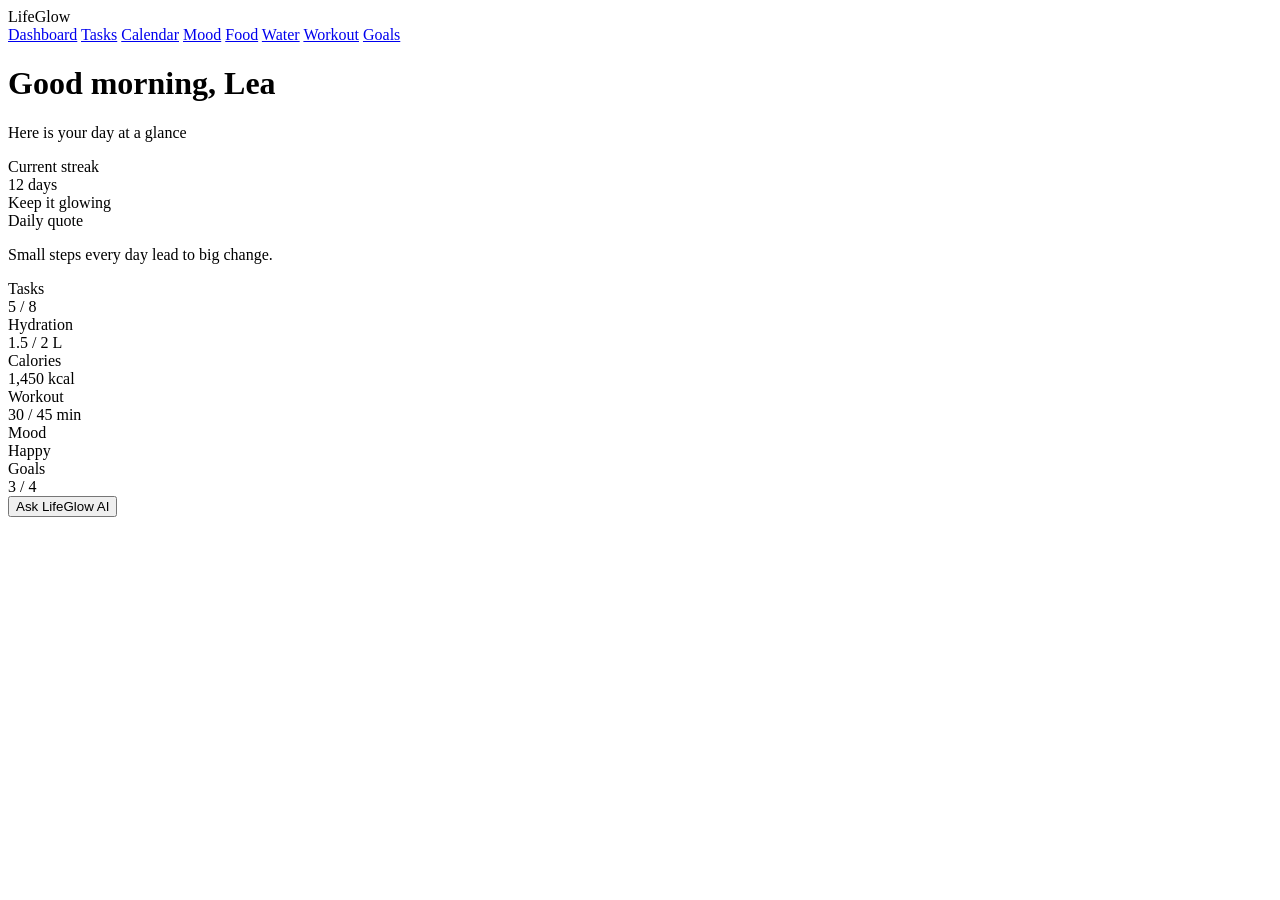
==== index.html @ 06525795 "html for dashboard" ====
<!DOCTYPE html>
<html lang="en">
<head>
  <meta charset="UTF-8">
  <meta name="viewport" content="width=device-width, initial-scale=1">
  <title>LifeGlow – Dashboard</title>
  <link rel="stylesheet" href="style.css">
</head>
<body>
  <div class="stage" id="stage">
    <div class="app" id="app">

      <aside class="sidebar">
        <div class="logo"><i class="ico"></i><span>LifeGlow</span></div>
        <nav>
          <a href="#" class="nav-link active"><i class="ico"></i><span>Dashboard</span></a>
          <a href="#" class="nav-link"><i class="ico"></i><span>Tasks</span></a>
          <a href="#" class="nav-link"><i class="ico"></i><span>Calendar</span></a>
          <a href="#" class="nav-link"><i class="ico"></i><span>Mood</span></a>
          <a href="#" class="nav-link"><i class="ico"></i><span>Food</span></a>
          <a href="#" class="nav-link"><i class="ico"></i><span>Water</span></a>
          <a href="#" class="nav-link"><i class="ico"></i><span>Workout</span></a>
          <a href="#" class="nav-link"><i class="ico"></i><span>Goals</span></a>
        </nav>
      </aside>

      <main class="main">
        <header>
          <h1 id="greeting">Good morning, Lea</h1>
          <p>Here is your day at a glance</p>
        </header>

        <section class="top-row">
          <div class="card streak">
            <div class="label"><i class="ico"></i><span>Current streak</span></div>
            <div class="big" id="streak">12 days</div>
            <div class="sub">Keep it glowing</div>
          </div>
          <div class="card quote">
            <div class="label"><i class="ico c-yellow"></i><span>Daily quote</span></div>
            <p id="quote">Small steps every day lead to big change.</p>
          </div>
        </section>

        <section class="stats">
          <div class="card stat" data-key="tasks">
            <div class="label"><i class="ico c-purple"></i><span>Tasks</span></div>
            <div class="value" id="tasks-value">5 / 8</div>
            <div class="bar"><div class="fill purple" id="tasks-bar"></div></div>
          </div>
          <div class="card stat" data-key="water">
            <div class="label"><i class="ico c-cyan"></i><span>Hydration</span></div>
            <div class="value" id="water-value">1.5 / 2 L</div>
            <div class="bar"><div class="fill blue" id="water-bar"></div></div>
          </div>
          <div class="card stat" data-key="calories">
            <div class="label"><i class="ico c-orange"></i><span>Calories</span></div>
            <div class="value" id="calories-value">1,450 kcal</div>
            <div class="bar"><div class="fill orange" id="calories-bar"></div></div>
          </div>
          <div class="card stat" data-key="workout">
            <div class="label"><i class="ico c-red"></i><span>Workout</span></div>
            <div class="value" id="workout-value">30 / 45 min</div>
            <div class="bar"><div class="fill red" id="workout-bar"></div></div>
          </div>
          <div class="card stat" data-key="mood">
            <div class="label"><i class="ico c-pink"></i><span>Mood</span></div>
            <div class="value" id="mood-value">Happy</div>
            <div class="bar"><div class="fill pink" id="mood-bar"></div></div>
          </div>
          <div class="card stat" data-key="goals">
            <div class="label"><i class="ico c-teal"></i><span>Goals</span></div>
            <div class="value" id="goals-value">3 / 4</div>
            <div class="bar"><div class="fill green" id="goals-bar"></div></div>
          </div>
        </section>

        <button class="ai-btn" id="ai-btn"><i class="ico"></i><span>Ask LifeGlow AI</span></button>
      </main>
    </div>
  </div>

  <div class="modal" id="ai-modal" hidden>
    <div class="modal-box">
      <h2>Ask LifeGlow AI</h2>
      <input type="text" id="ai-input" placeholder="e.g. How can I drink more water?">
      <p id="ai-answer"></p>
      <div class="modal-actions">
        <button id="ai-send" class="btn primary">Send</button>
        <button id="ai-close" class="btn">Close</button>
      </div>
    </div>
  </div>

  <script src="script.js"></script>
</body>
</html>
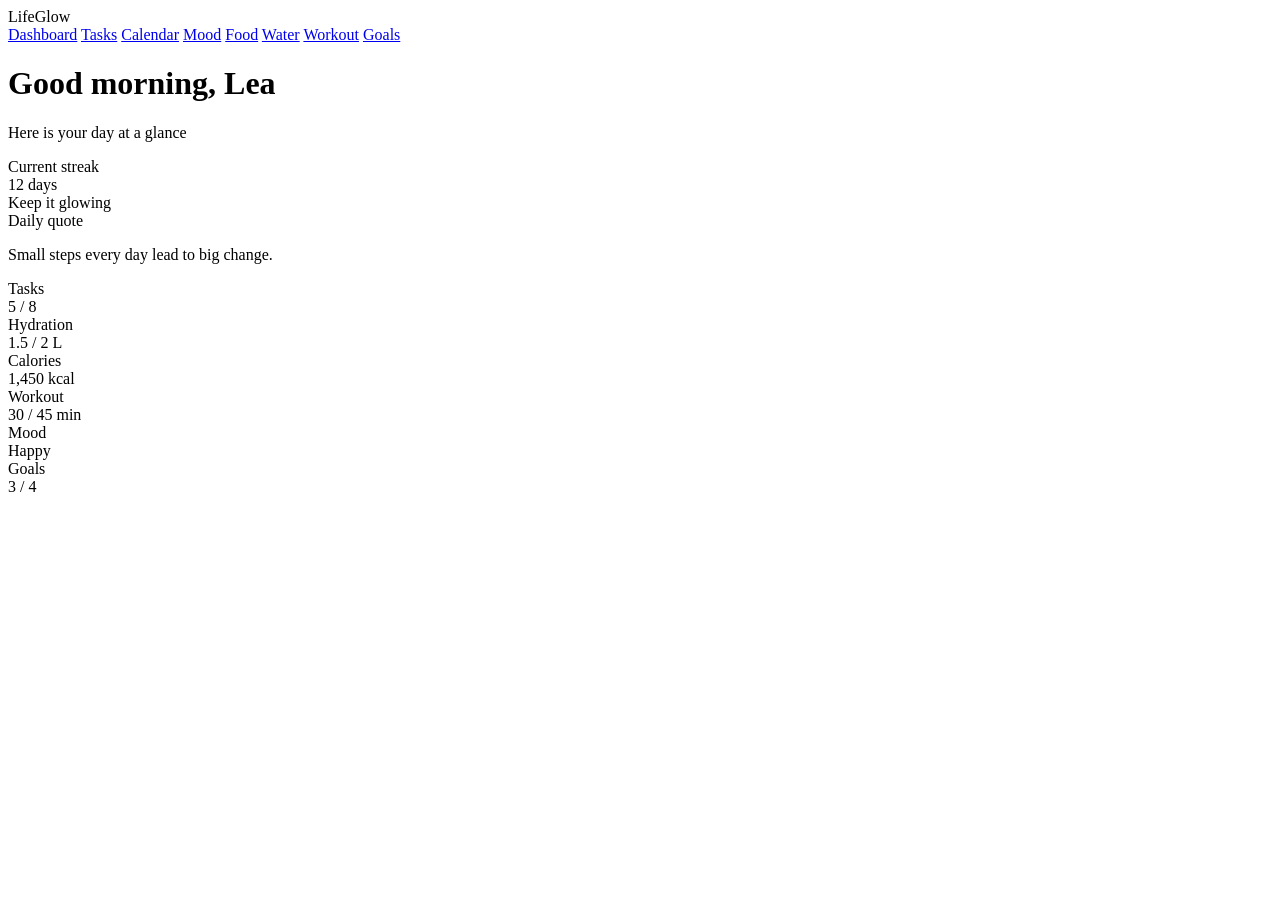
==== commit d8c80a9b: "changed a button in html" ====
--- a/index.html
+++ b/index.html
@@ -75,7 +75,7 @@
           </div>
         </section>
 
-        <button class="ai-btn" id="ai-btn"><i class="ico"></i><span>Ask LifeGlow AI</span></button>
+        
       </main>
     </div>
   </div>
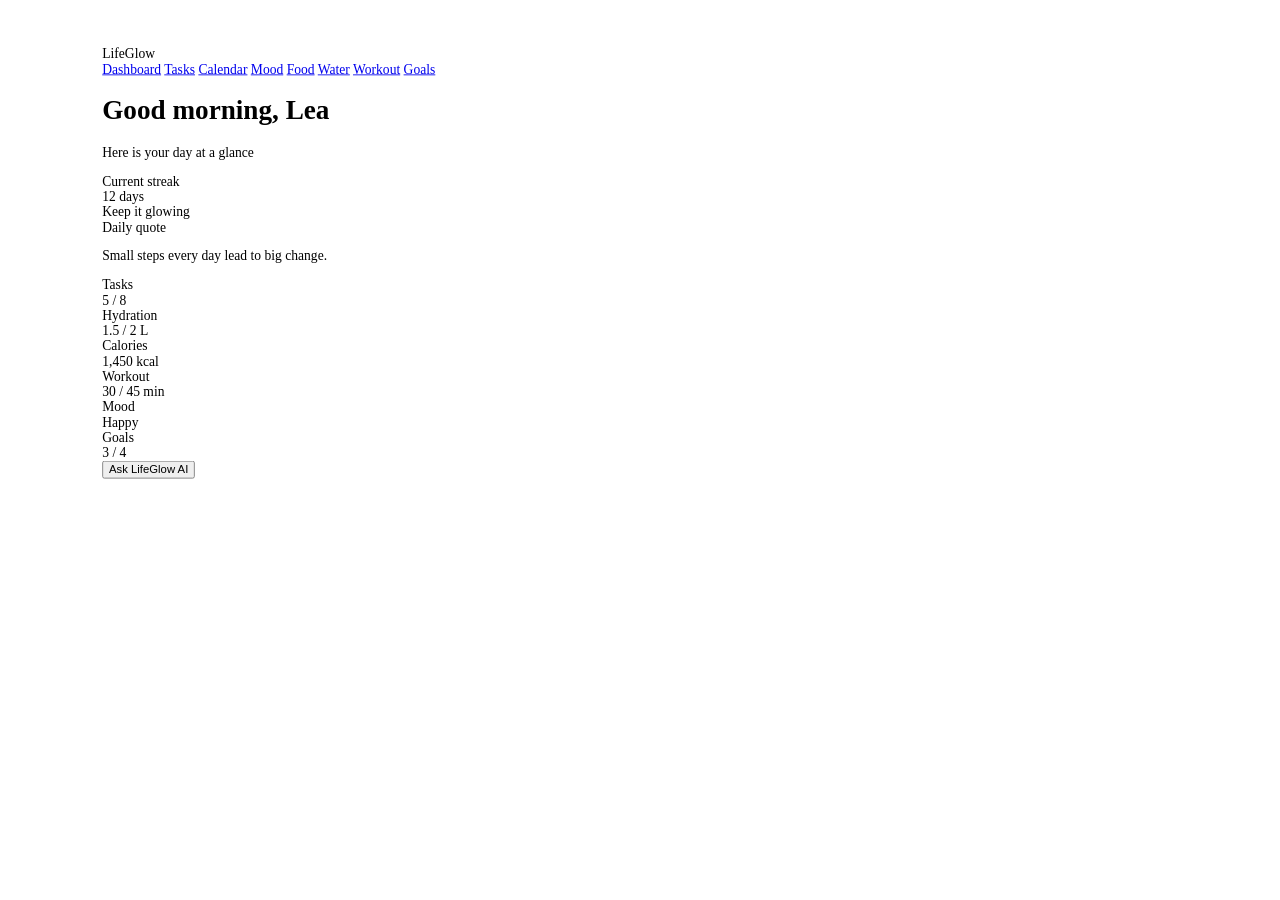
==== commit 6df927fb: "Merge branch 'main' of https://github.com/lea-test-cnam-liban/Web-3-project" ====
--- a/index.html
+++ b/index.html
@@ -75,7 +75,7 @@
           </div>
         </section>
 
-        
+        <button class="ai-btn" id="ai-btn"><i class="ico"></i><span>Ask LifeGlow AI</span></button>
       </main>
     </div>
   </div>
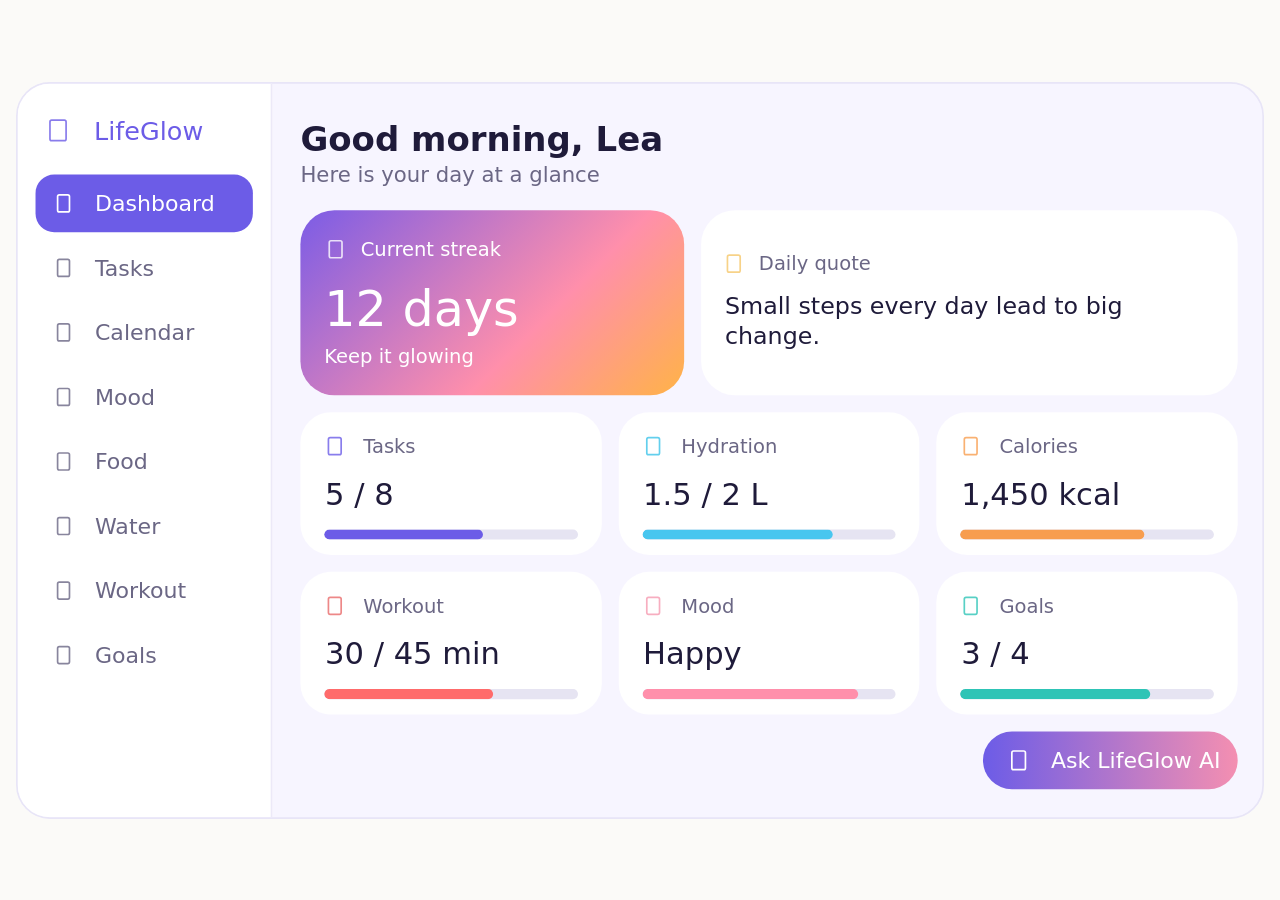
==== commit b2cb421d: "Water Tracker" ====
--- a/index.html
+++ b/index.html
@@ -13,12 +13,12 @@
       <aside class="sidebar">
         <div class="logo"><i class="ico"></i><span>LifeGlow</span></div>
         <nav>
-          <a href="#" class="nav-link active"><i class="ico"></i><span>Dashboard</span></a>
+          <a href="index.html" class="nav-link active"><i class="ico"></i><span>Dashboard</span></a>
           <a href="#" class="nav-link"><i class="ico"></i><span>Tasks</span></a>
           <a href="#" class="nav-link"><i class="ico"></i><span>Calendar</span></a>
           <a href="#" class="nav-link"><i class="ico"></i><span>Mood</span></a>
           <a href="#" class="nav-link"><i class="ico"></i><span>Food</span></a>
-          <a href="#" class="nav-link"><i class="ico"></i><span>Water</span></a>
+          <a href="water.html" class="nav-link"><i class="ico"></i><span>Water</span></a>
           <a href="#" class="nav-link"><i class="ico"></i><span>Workout</span></a>
           <a href="#" class="nav-link"><i class="ico"></i><span>Goals</span></a>
         </nav>
--- a/style.css
+++ b/style.css
@@ -0,0 +1,210 @@
+:root {
+  --bg: #fbfaf8;
+  --panel: #f7f5ff;
+  --primary: #6c5ce7;
+  --text: #1f1b3a;
+  --muted: #6b6785;
+  --track: #e6e4f2;
+}
+
+* { box-sizing: border-box; margin: 0; padding: 0; }
+
+body {
+  background: var(--bg);
+  font-family: "Segoe UI Variable", "Segoe UI", system-ui, -apple-system, Roboto, "Helvetica Neue", Arial, sans-serif;
+  color: var(--text);
+  min-height: 100vh;
+  display: flex;
+  justify-content: center;
+  align-items: center;
+  padding: 16px;
+}
+
+.stage { width: 1470px; height: 868px; }
+
+.app {
+  width: 1470px;
+  height: 868px;
+  display: flex;
+  background: var(--panel);
+  border: 2px solid #e8e5f7;
+  border-radius: 40px;
+  overflow: hidden;
+  transform-origin: top left;
+}
+
+/* Icon placeholder (same empty boxes as in the screenshot).
+   To use real icons: replace each <i class="ico"></i> with an emoji or icon-font tag. */
+.ico {
+  display: inline-block;
+  width: 17px;
+  height: 22px;
+  border: 2px solid currentColor;
+  border-radius: 3px;
+  flex-shrink: 0;
+  opacity: .8;
+}
+.c-yellow { color: #f5c76a; }
+.c-purple { color: #6c5ce7; }
+.c-cyan   { color: #3cc3e8; }
+.c-orange { color: #f79d4f; }
+.c-red    { color: #e86a6a; }
+.c-pink   { color: #f59ab0; }
+.c-teal   { color: #2ec4b6; }
+
+/* ---------- Sidebar ---------- */
+.sidebar {
+  width: 300px;
+  background: #fff;
+  border-right: 2px solid #ece9f8;
+  padding: 33px 21px 0;
+  flex-shrink: 0;
+}
+.logo {
+  height: 44px;
+  margin-bottom: 30px;
+  padding-left: 16px;
+  display: flex;
+  align-items: center;
+  gap: 32px;
+  color: var(--primary);
+}
+.logo .ico { width: 21px; height: 26px; }
+.logo span { font-size: 30px; font-weight: 500; }
+
+nav { display: flex; flex-direction: column; gap: 8px; }
+.nav-link {
+  height: 68px;
+  display: flex;
+  align-items: center;
+  gap: 29px;
+  padding-left: 25px;
+  border-radius: 22px;
+  text-decoration: none;
+  color: var(--muted);
+  font-size: 26px;
+  transition: background .2s;
+}
+.nav-link .ico { width: 16px; height: 22px; }
+.nav-link:hover { background: #f1eefe; }
+.nav-link.active { background: var(--primary); color: #fff; }
+.nav-link.active .ico { opacity: 1; }
+
+/* ---------- Main ---------- */
+.main {
+  flex: 1;
+  padding: 39px 33px 33px;
+  position: relative;
+}
+header h1 { font-size: 40px; line-height: 52px; font-weight: 700; }
+header p  { font-size: 25px; line-height: 34px; color: var(--muted); margin-bottom: 24px; }
+
+.card { background: #fff; border-radius: 36px; }
+.label {
+  display: flex;
+  align-items: center;
+  gap: 21px;
+  height: 24px;
+  font-size: 23px;
+  color: var(--muted);
+}
+
+.top-row {
+  display: grid;
+  grid-template-columns: 452px 632px;
+  gap: 20px;
+  margin-bottom: 20px;
+}
+.streak, .quote { height: 218px; border-radius: 40px; }
+
+.streak {
+  padding: 34px 28px 0;
+  color: #fff;
+  background: linear-gradient(135deg, #7b5ce6 0%, #ff8fab 62%, #ffb347 100%);
+}
+.streak .label { color: #fff; padding-left: 5px; }
+.streak .big { font-size: 58px; line-height: 66px; font-weight: 500; margin-top: 25px; }
+.streak .sub { font-size: 23px; line-height: 28px; margin-top: 9px; }
+
+.quote {
+  padding: 0 28px;
+  display: flex;
+  flex-direction: column;
+  justify-content: center;
+  gap: 20px;
+}
+.quote .label { padding-left: 2px; }
+.quote p { font-size: 28px; line-height: 36px; }
+
+.stats {
+  display: grid;
+  grid-template-columns: repeat(3, 1fr);
+  grid-template-rows: 168px 168px;
+  gap: 20px;
+}
+.stat { padding: 28px 28px 0; cursor: pointer; transition: transform .15s; }
+.stat:hover { transform: translateY(-2px); }
+.stat .label { padding-left: 4px; gap: 25px; }
+.value { font-size: 36px; line-height: 44px; font-weight: 500; margin: 23px 0 19px 1px; }
+
+.bar { height: 12px; background: var(--track); border-radius: 99px; overflow: hidden; }
+.fill { height: 100%; width: 0; border-radius: 99px; transition: width .9s ease; }
+.purple { background: #6c5ce7; }
+.blue   { background: #48c6ef; }
+.orange { background: #f79d4f; }
+.red    { background: #ff6b6b; }
+.pink   { background: #ff8fab; }
+.green  { background: #2ec4b6; }
+
+.ai-btn {
+  position: absolute;
+  right: 33px;
+  bottom: 33px;
+  width: 300px;
+  height: 68px;
+  border: 0;
+  border-radius: 99px;
+  padding-left: 33px;
+  display: flex;
+  align-items: center;
+  gap: 29px;
+  color: #fff;
+  font-family: inherit;
+  font-size: 26px;
+  cursor: pointer;
+  background: linear-gradient(90deg, #6c5ce7, #f48fb1);
+}
+.ai-btn .ico { width: 18px; height: 24px; opacity: 1; }
+
+a:focus-visible, button:focus-visible, input:focus-visible {
+  outline: 3px solid #b6acf7;
+  outline-offset: 2px;
+}
+
+/* ---------- Modal ---------- */
+.modal {
+  position: fixed; inset: 0;
+  background: rgba(31, 27, 58, .45);
+  display: flex; align-items: center; justify-content: center;
+  padding: 20px;
+}
+.modal[hidden] { display: none; }
+.modal-box {
+  background: #fff; border-radius: 24px; padding: 28px;
+  width: 100%; max-width: 440px; display: flex; flex-direction: column; gap: 14px;
+}
+.modal-box input {
+  padding: 12px 16px; border: 1px solid var(--track);
+  border-radius: 14px; font-size: 1rem; font-family: inherit;
+}
+#ai-answer { color: var(--muted); min-height: 24px; }
+.modal-actions { display: flex; gap: 10px; justify-content: flex-end; }
+.btn {
+  border: 1px solid var(--track); background: #fff; padding: 10px 20px;
+  border-radius: 99px; cursor: pointer; font-family: inherit; font-size: 1rem;
+}
+.btn.primary { background: var(--primary); color: #fff; border-color: var(--primary); }
+
+@media (prefers-reduced-motion: reduce) {
+  .fill, .stat { transition: none; }
+}
